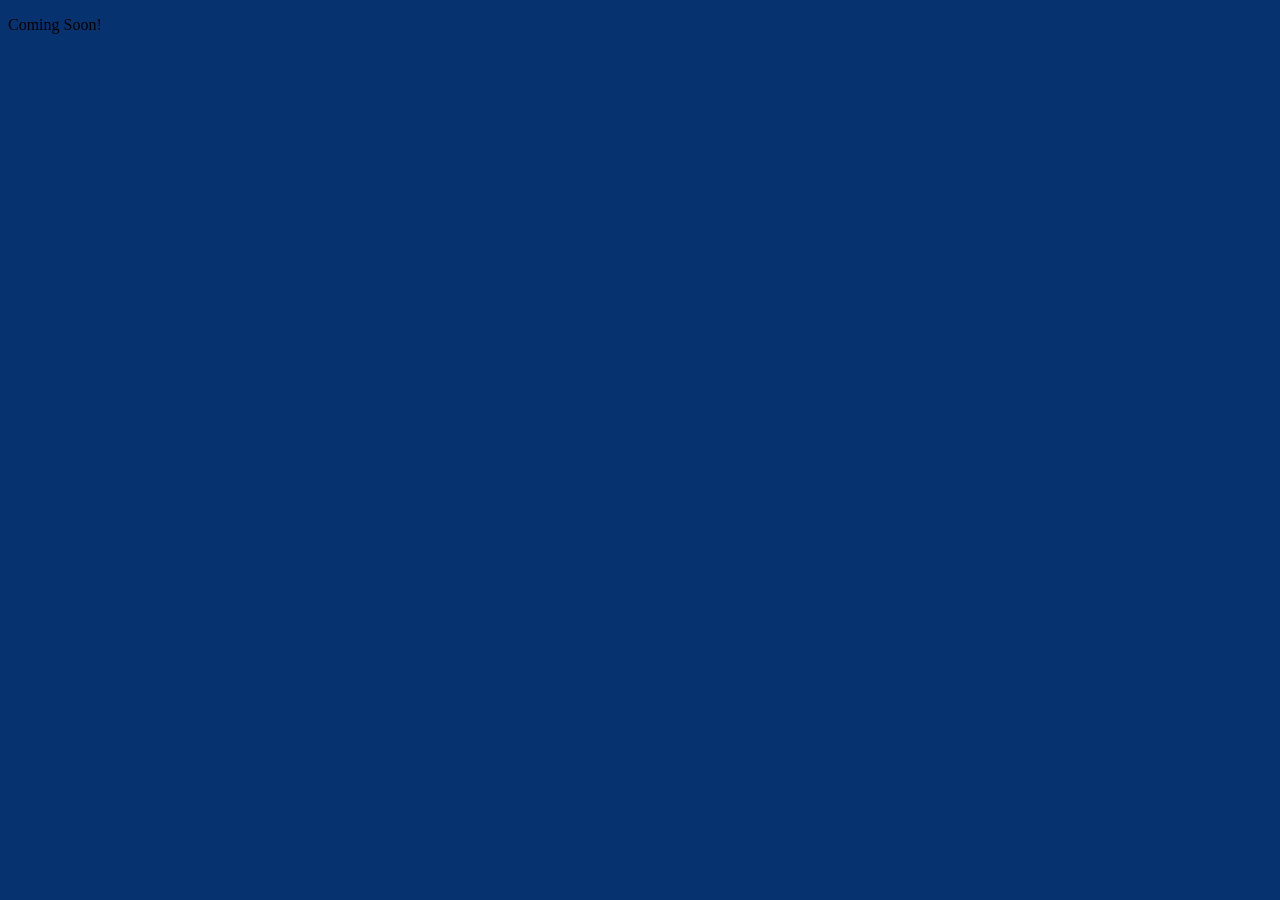
==== index.html @ 1aa69fdd "initial commit" ====
<!DOCTYPE html>
<html lang="en">
<head>
    <meta charset="UTF-8">
    <meta name="viewport" content="width=device-width, initial-scale=1.0">
    <title>Cannons Coffee</title>
    <link rel="stylesheet" href="styles.css">
</head>
<body>
    <header>
    </header>
    
    <main>
        <p>Coming Soon!</p>
    </main>
    
    <footer>
    </footer>

</body>
</html>
---- styles.css ----
html {
  box-sizing: border-box;
}

*,
*:before,
*:after {
  box-sizing: inherit;
}

body {
  color: black;
  background-color: #063270;
}
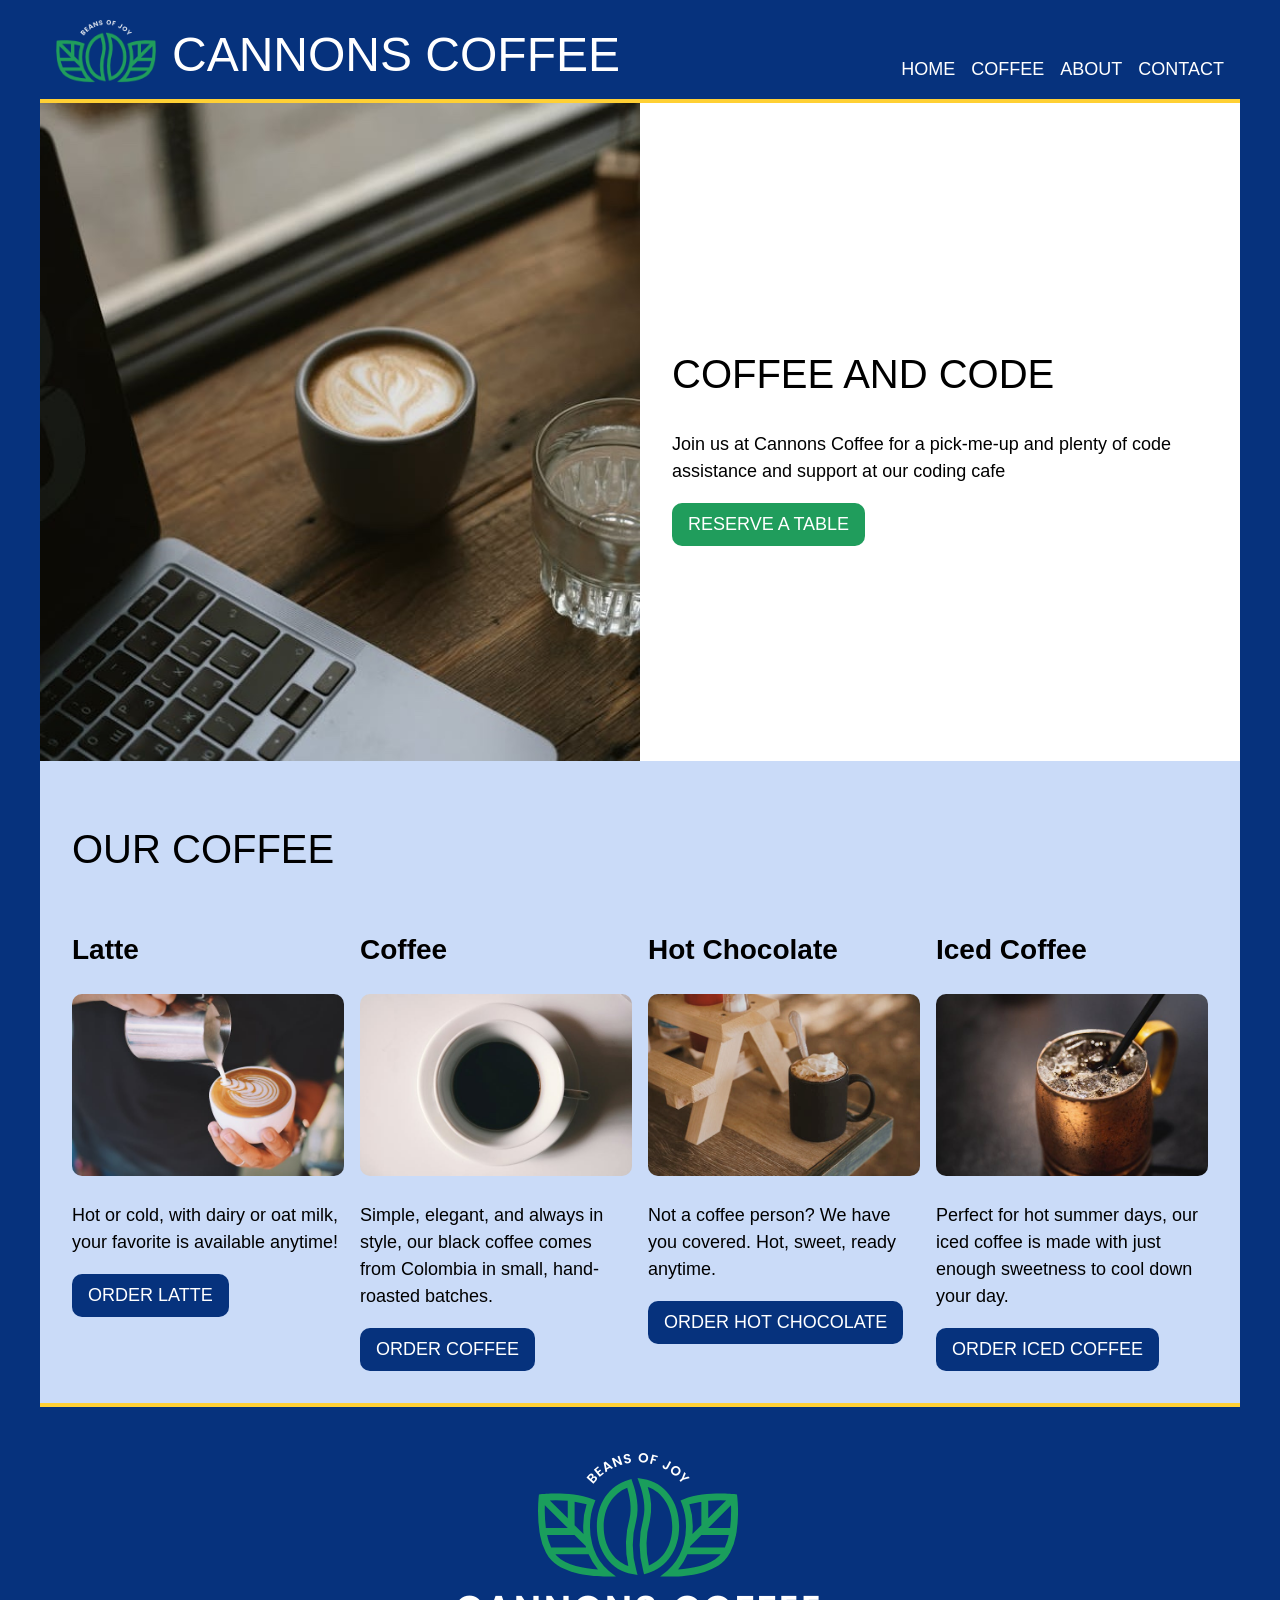
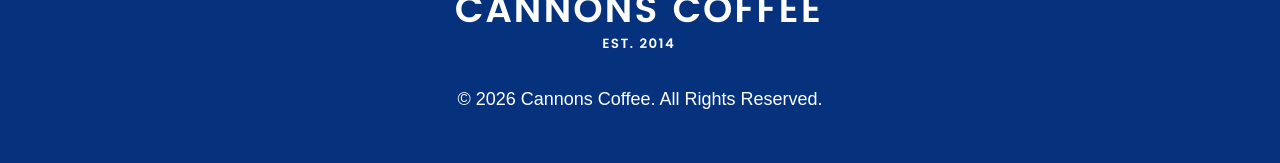
==== commit db9f0126: "updated code" ====
--- a/index.html
+++ b/index.html
@@ -4,18 +4,69 @@
     <meta charset="UTF-8">
     <meta name="viewport" content="width=device-width, initial-scale=1.0">
     <title>Cannons Coffee</title>
-    <link rel="stylesheet" href="styles.css">
+    <link rel="stylesheet" href="css/styles.css">
 </head>
 <body>
+    <div class="container">
     <header>
+        <img class="logo" src="images/logo-nav.png" alt="Cannons Coffee Logo, Beans of Joy" />
+        <h1>Cannons Coffee</h1>
+        <nav>
+            <ul class="nav-list">
+                <li><a class="nav-link" href="index.html">Home</a></li>
+                <li><a class="nav-link" href="latte.html">Coffee</a></li>
+                <li><a class="nav-link" href="https://www.lacolombe.com/pages/about-us" target="_blank">About</a></li>
+                <li><a class="nav-link" href="mailto:anikitchyna@gmail.com">Contact</a></li>
+            </ul>
+        </nav>
     </header>
     
     <main>
-        <p>Coming Soon!</p>
+        <div class="hero">
+            <img class="hero-img" src="images/coffee-computer.jpg" alt="Laptop with a cup of coffee and a glass of water" />
+            <div class="hero-text">
+                <h2>Coffee and Code</h2>
+                <p>Join us at Cannons Coffee for a pick-me-up and plenty of code assistance and support at our coding cafe</p>
+                <a class="button" href="https://www.lacolombe.com/pages/cafes">Reserve a table</a>
+            </div>
+        </div>
     </main>
-    
+    <div class="our-coffee">
+        <h2>Our Coffee</h2>
+        <div class="card-container">
+            <div class="card">
+                <h3>Latte</h3>
+                <img class="card-img" src="images/latte.jpg" alt="Latte in a cup" />
+                <p>Hot or cold, with dairy or oat milk, your favorite is available anytime!</p>
+                <a class="button-blue" href="https://www.lacolombe.com/products/draft-latte">Order Latte</a>
+            </div>
+            <div class="card">
+                <h3>Coffee</h3>
+                <img class="card-img" src="images/coffee.jpg" alt="Coffee in a cup" />
+                <p>Simple, elegant, and always in style, our black coffee comes from Colombia in small, hand-roasted
+                    batches.</p>
+                <a class="button-blue" href="https://www.lacolombe.com/collections/coffee">Order Coffee</a>
+            </div>
+            <div class="card">
+                <h3>Hot Chocolate</h3>
+                <img class="card-img" src="images/hotchoc.jpg" alt="Hot Chocolate in a cup with whipped cream" />
+                <p>Not a coffee person? We have you covered. Hot, sweet, ready anytime.</p>
+                <a class="button-blue" href="https://www.lacolombe.com/products/peppermint-mocha-latte">Order Hot
+                    Chocolate</a>
+            </div>
+            <div class="card">
+                <h3>Iced Coffee</h3>
+                <img class="card-img" src="images/iced.jpg" alt="Iced coffee in a mug with a straw" />
+                <p>Perfect for hot summer days, our iced coffee is made with just enough sweetness to cool down your day.
+                </p>
+                <a class="button-blue" href="https://www.lacolombe.com/collections/cold-brew">Order Iced Coffee</a>
+            </div>
+        </div>
+    </div>
     <footer>
+        <img class="footer-logo" src="images/logo-footer.png" alt="Cannons Coffee, Beans of Joy! Est. 2014" />
+        <p>&copy; 2026 Cannons Coffee. All Rights Reserved.</p>
     </footer>
-
+</div>
 </body>
 </html>
--- a/css/styles.css
+++ b/css/styles.css
@@ -0,0 +1,176 @@
+html {
+  box-sizing: border-box;
+}
+
+*,
+*:before,
+*:after {
+  box-sizing: inherit;
+}
+
+@import url('https://fonts.googleapis.com/css2?family=Montserrat:ital,wght@0,100..900;1,100..900&display=swap');
+
+:root {
+  --black: #000000;
+  --catalina: #06327d;
+  --bluetiful: #2b70e4;
+  --vegan: #209d5c;
+  --sunglow: #ffd034;
+  --white: #ffffff;
+  --light-blue: #cadbf8;
+  --font: "Montserrat", sans-serif;
+}
+body {
+  margin: 0;
+  font-family: var(--font);
+  font-size: 1.125rem;
+  line-height: 1.5;
+  color: var(--black);
+  background-color: var(--catalina);
+}
+
+.container {
+  max-width: 1200px;
+  margin: 0 auto;
+}
+
+h1 {
+  font-size: 3rem;
+  line-height: 1.1667;
+  font-weight: 300;
+  text-transform: uppercase;
+  margin: 0;
+}
+
+h2 {
+  font-size: 2.5rem;
+  line-height: 1.1667;
+  font-weight: 300;
+  text-transform: uppercase;
+}
+
+h3 {
+  font-size: 1.75rem;
+  line-height: 1.1667;
+  font-weight: bold;
+}
+
+.button {
+  display: inline-block;
+  background-color: var(--vegan);
+  color: var(--white);
+  text-transform: uppercase;
+  text-decoration: none;
+  padding: 0.5rem 1rem;
+  border-radius: 10px;
+}
+.button-blue {
+  display: inline-block;
+  background-color: var(--catalina);
+  color: var(--white);
+  text-transform: uppercase;
+  text-decoration: none;
+  padding: 0.5rem 1rem;
+  border-radius: 10px;
+}
+img {
+  max-width: 100%;
+}
+
+header {
+  padding: 1rem;
+  color: var(--white);
+  text-align: center;
+  border-bottom: 4px solid var(--sunglow);
+}
+
+.logo {
+  width: 100px;
+}
+
+.nav-list {
+  display: flex;
+  flex-wrap: wrap;
+  justify-content: center;
+  gap: 1rem;
+  list-style-type: none;
+  margin: 0;
+  padding: 0;
+}
+
+.nav-link {
+  color: var(--white);
+  text-decoration: none;
+  text-transform: uppercase;
+}
+.hero {
+  background-color: var(--white);
+  padding: 2rem;
+}
+.our-coffee {
+  background-color: var(--light-blue);
+  padding: 2rem;
+}
+.card-container {
+  display: flex;
+  flex-wrap: wrap;
+  gap: 1rem;
+}
+
+.card {
+  flex: 0 0 100%;
+}
+
+.card-img {
+  border-radius: 10px;
+}
+footer {
+  color: var(--white);
+  text-align: center;
+  padding: 2rem;
+  border-top: 4px solid var(--sunglow);
+}
+
+@media (min-width: 650px) {
+  header {
+    display: flex;
+    flex-wrap: wrap;
+    justify-content: center;
+    align-items: flex-end;
+    gap: 1rem;
+  }
+
+  nav {
+    width: 100%;
+  }
+
+  .hero {
+    display: flex;
+    align-items: center;
+    padding: 0;
+  }
+
+  .hero-img {
+    width: 50%;
+  }
+
+  .hero-text {
+    width: 50%;
+    padding: 2rem;
+  }
+
+  .card {
+    flex: 0 0 calc((100% - 1rem) / 2);
+  }
+}
+
+@media (min-width: 1000px) {
+  nav {
+    width: auto;
+    margin-left: auto;
+  }
+
+  .card {
+    flex: 0 0 calc((100% - 3rem) / 4);
+  }
+}
